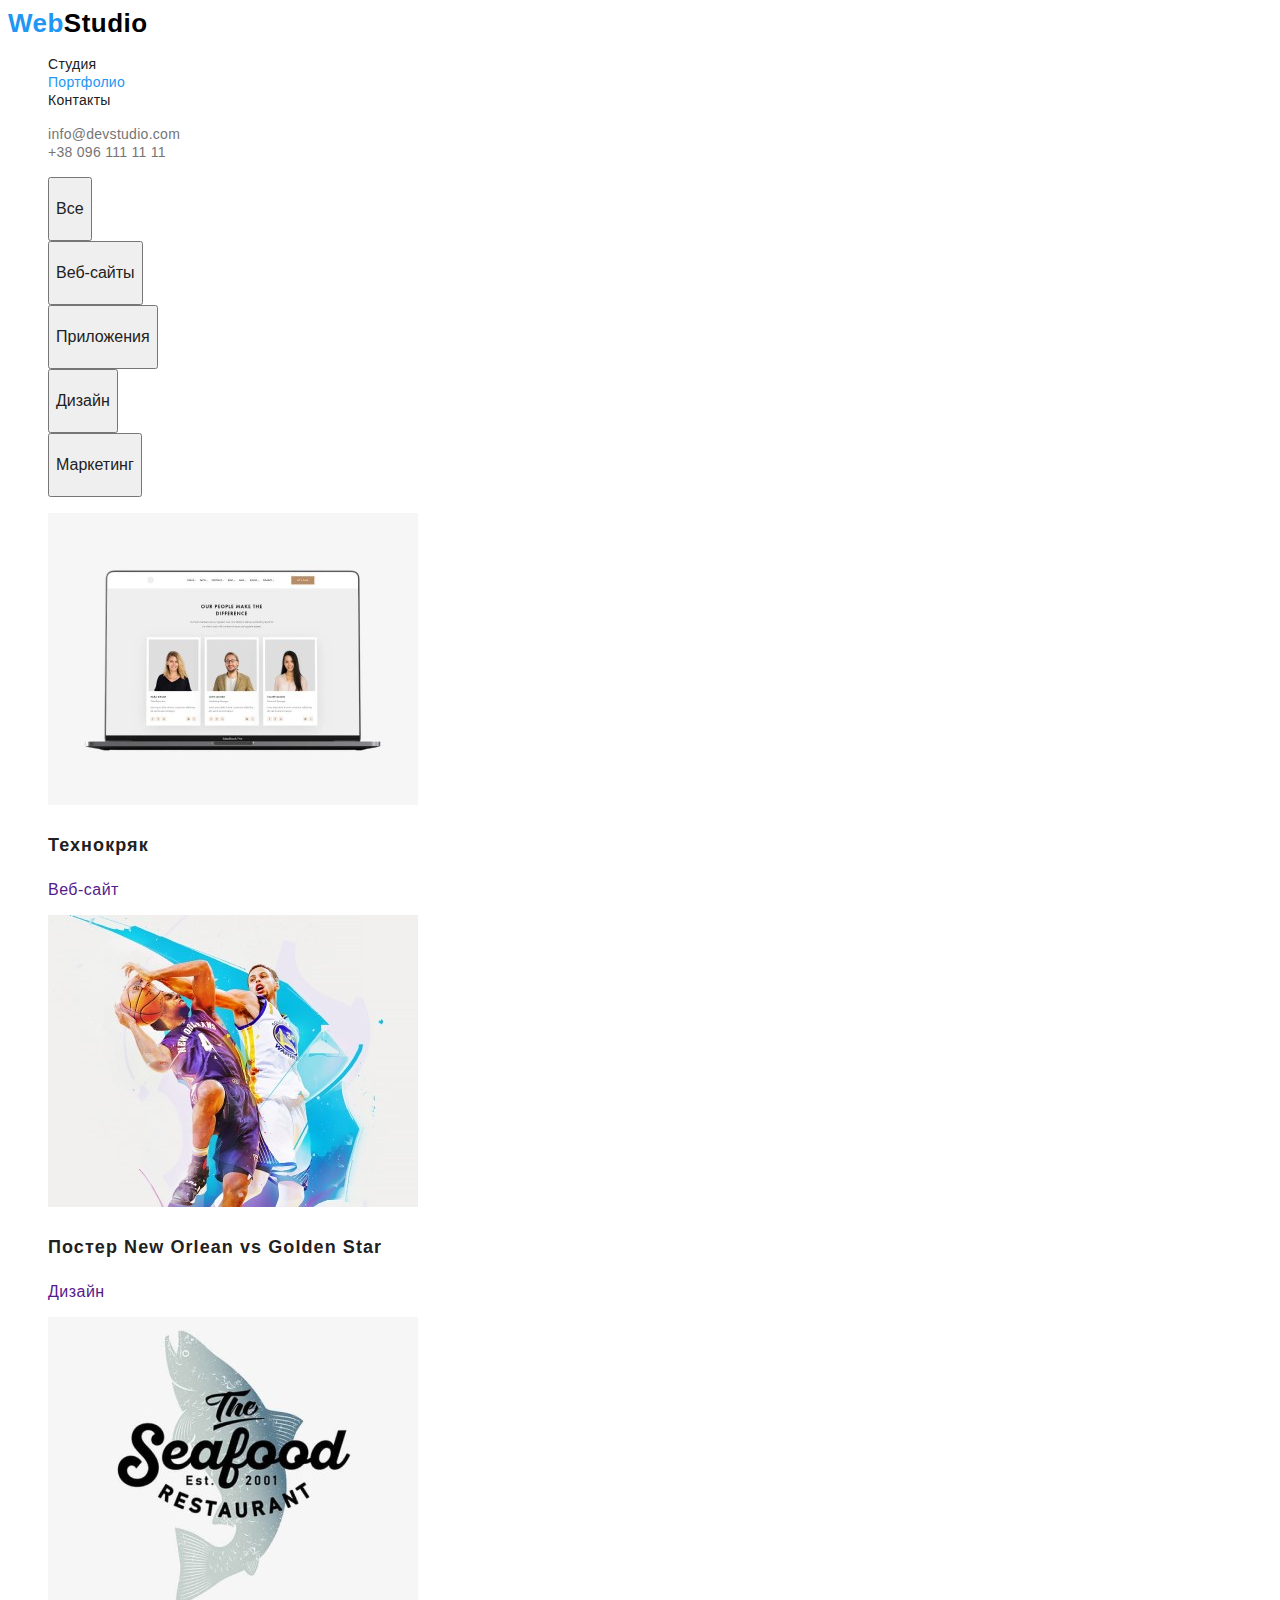
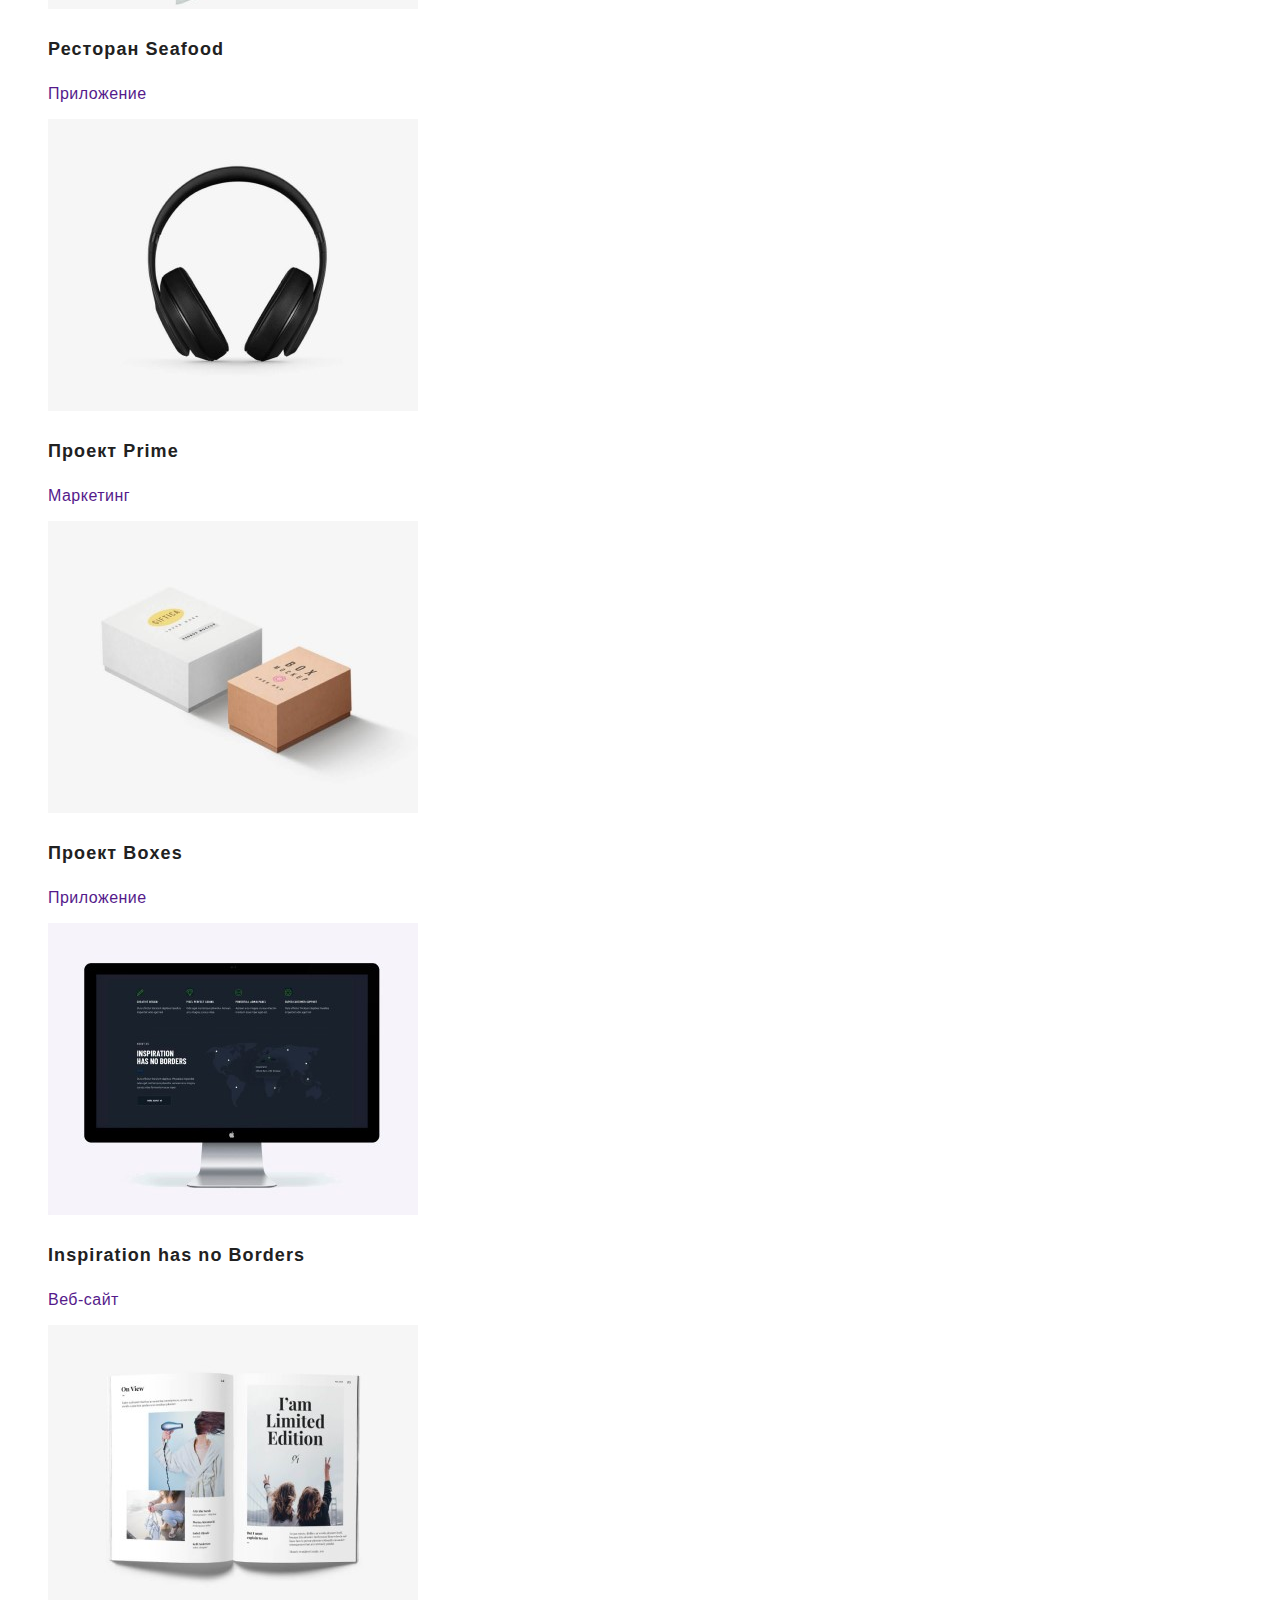
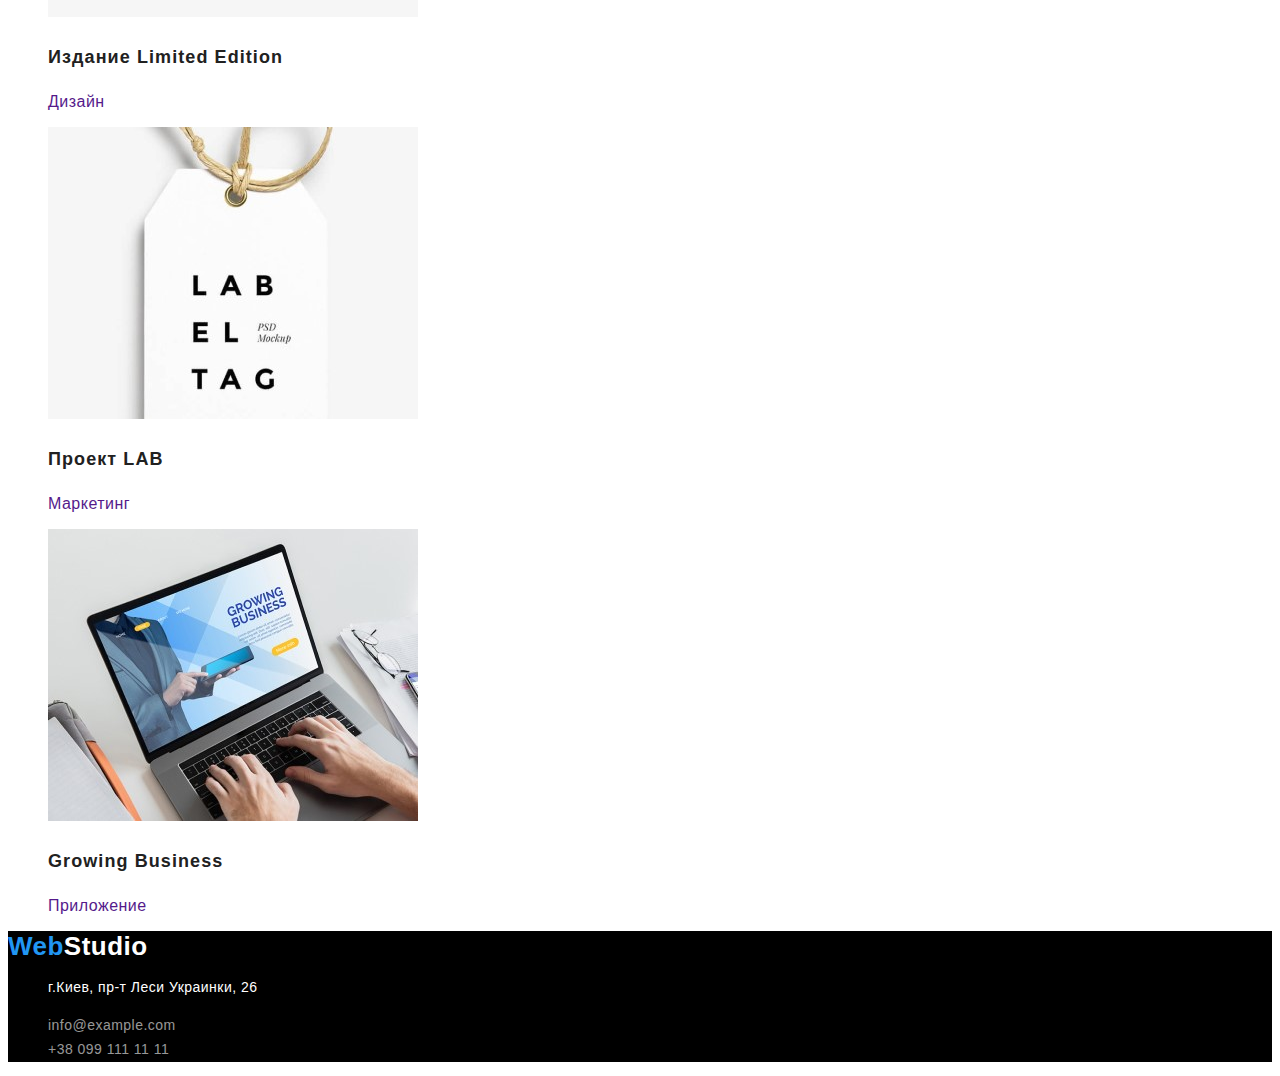
==== portfolio.html @ 4805cc43 "Новый репозиторий" ====
<!DOCTYPE html>
<html lang="ru">
<head>
    <meta charset="UTF-8">
    <meta name="viewport" content="width=device-width, initial-scale=1.0">
    <title>WebStudio</title>
    <link rel="stylesheet" href="./css/styles.css" />
</head>
<body>
   <header>
       <nav>
       <a href="./index.html" class="logo"><span>Web</span>Studio</a>
       <ul class="site-nav list">
           <li><a href="./index.html" class="link">Студия</a></li>
           <li><a href="./portfolio.html" class="link current">Портфолио</a> </li>
           <li><a href=""class="link">Контакты</a> </li>
       </ul>
       </nav>
       <ul class="mail list">
           <li><a href="mailto:info@example.com" class="link">info@devstudio.com</a></li>
           <li><a href="tel:+380991111111" class="link">+38 096 111 11 11</a></li>
       </ul>
   </header> 
   <main>
       <section class="section">
           <ul class="filtr list">
               <li><button type="button"><h3 class="filtr-title">Все</h3></button></li>
               <li><button type="button"><h3 class="filtr-title">Веб-сайты</h3></button></li>
               <li><button type="button"><h3 class="filtr-title">Приложения</h3></button></li>
               <li><button type="button"><h3 class="filtr-title">Дизайн</h3></button></li>
               <li><button type="button"><h3 class="filtr-title">Маркетинг</h3></button></li>
           </ul>
           <ul class="example list">
               <li>
                   <a href="" class="example-work">
                     <img src="./images/project1.jpg" alt="" width="370">
                     <h3 class="title">Технокряк</h3>
                     <p>Веб-сайт</p>
                   </a>
               </li>
               <li>
                   <a href="" class="example-work">
                        <img src="./images/project2.jpg" alt="" width="370">
                        <h3 class="title">Постер New Orlean vs Golden Star</h3>
                        <p>Дизайн</p>
                   </a>
               </li>
               <li>
                   <a href="" class="example-work">
                        <img src="./images/project3.jpg" alt="" width="370">
                        <h3 class="title">Ресторан Seafood</h3>
                        <p>Приложение</p>
                   </a>
               </li>
               <li>
                   <a href=""class="example-work">
                        <img src="./images/project4.jpg" alt="" width="370">
                        <h3 class="title">Проект Prime</h3>
                        <p>Маркетинг</p>
                    </a>
               </li>
               <li>
                   <a href=""class="example-work">
                        <img src="./images/project5.jpg" alt="" width="370">
                        <h3 class="title">Проект Boxes</h3>
                        <p>Приложение</p>
                    </a>
               </li>
               <li>
                   <a href=""class="example-work">
                        <img src="./images/project6.jpg" alt="" width="370">
                        <h3 class="title">Inspiration has no Borders</h3>
                        <p>Веб-сайт</p>
                    </a>
               </li>
               <li>
                   <a href=""class="example-work">
                        <img src="./images/project7.jpg" alt="" width="370">
                        <h3 class="title">Издание Limited Edition</h3>
                        <p>Дизайн</p>
                    </a>
               </li>
               <li>
                   <a href=""class="example-work">
                         <img src="./images/project8.jpg" alt="" width="370">
                         <h3 class="title">Проект LAB</h3>
                         <p>Маркетинг</p>
                    </a>
               </li>
               <li>
                   <a href=""class="example-work">
                        <img src="./images/project9.jpg" alt="" width="370">
                        <h3 class="title">Growing Business</h3>
                        <p>Приложение</p>
                    </a>
               </li>
           </ul>
       </section>
   </main>
<footer class="post">
    <a href="./index.html" class="post-logo"> <span>Web</span>Studio</a>
    <address>  
    <ul class="address list">
        <li><p>г.Киев, пр-т Леси Украинки, 26</p></li>
        <li><a href="mailto:info@example.com" class="link">info@example.com</a></li>
        <li> <a href="tel:+380991111111" class="link">+38 099 111 11 11</a></li>
    </ul>   
    </address>
</footer>
</body>
</html>
---- css/styles.css ----
:root {
    --primary-text-color: #757575;
    --title-text-color: #212121;
    --accent-color: #2196F3;

}
body {
    background-color: #ffffff;
    color: var(--primary-text-color);
    font-family: Roboto, sans-serif;
    letter-spacing: 0.03em;
}
.logo > span{
    color: var(--accent-color);
    }
.logo {
    color: black;
    font-family: Raleway, sans-serif;
    font-weight: 700;
    font-size: 26px;
    line-height: 1.2;
    text-decoration: none;
}
.list {
    list-style: none;
}

.site-nav .link{
    color: var(--title-text-color);
    letter-spacing: 0.02em;
    font-weight: 500;
    font-size: 14px;
    line-height: 1.14;
    text-decoration: none;
}
.site-nav .link:hover, 
.site-nav .link:focus{
    color: var(--accent-color); 
}
 
.mail .link {
     color: var(--primary-text-color);
     letter-spacing: 0.02em;
     font-weight: 500;
     font-size: 14px;
     line-height: 1.14;
     text-decoration: none;
}
.mail .link:hover,
.mail .link:focus{
    color: var(--accent-color);  
}
.hero {
    background: #2F303A;
    letter-spacing: 0.06em;
    text-align: center;
}

.hero-title {
    color: #ffffff;
    font-weight: 900;
    font-size: 44px;
    line-height: 1.36;
    text-transform: uppercase; 
}
.hero .button{
    background-color: var(--accent-color);
    color: #ffffff;
    font-weight: 700;
    font-size: 16px;
    line-height: 1.87;
    text-decoration: none;
}
.features .title {
    color: var(--title-text-color);
    font-weight: 700;
    font-size: 14px;
    line-height: 1.14;
    text-transform: uppercase;
}
.features .text {
    font-size: 14px;
    line-height: 1.71;
}
.section-title {
    color: var(--title-text-color);
    font-weight: 700;
    font-size: 36px;
    line-height: 1.17;
    text-align: center;
}
.company-title {
    color: var(--title-text-color);
    font-weight: 500;
    font-size: 16px;
    line-height: 1.19;
}
.company-job {
    font-size: 16px;
    line-height: 1.19;
}
.post {
    background-color: #000000;
}
.post-logo {
    color: #ffffff;
    font-family: Raleway, sans-serif;
    font-weight: 700;
    font-size: 26px;
    line-height: 1.2;
    text-decoration: none;
}
.post-logo > span{
    color: var(--accent-color);
}
.address{
    color:#ffffff;
    font-size: 14px;
    line-height: 1.71;
    font-style: normal;
}
.address .link{
    color: rgba(255, 255, 255, 0.6);
    text-decoration: none;
}
.site-nav .current{
    color: var(--accent-color);
    }
.example-work{
    text-decoration: none;
}
.example .title{
    color: var(--title-text-color);
    letter-spacing: 0.06em;
    font-weight: 700;
    font-size: 18px;
    line-height: 2;
}
.example > p {
    font-size: 16px;
    line-height: 1.86;
}
.filtr-title{
    color: var(--title-text-color);
    font-weight: 500;
    font-size: 16px;
    line-height: 1.62;
    text-align: center;
}
.filtr-title:hover,
.filtr-title:focus{
    color: var(--accent-color)
}
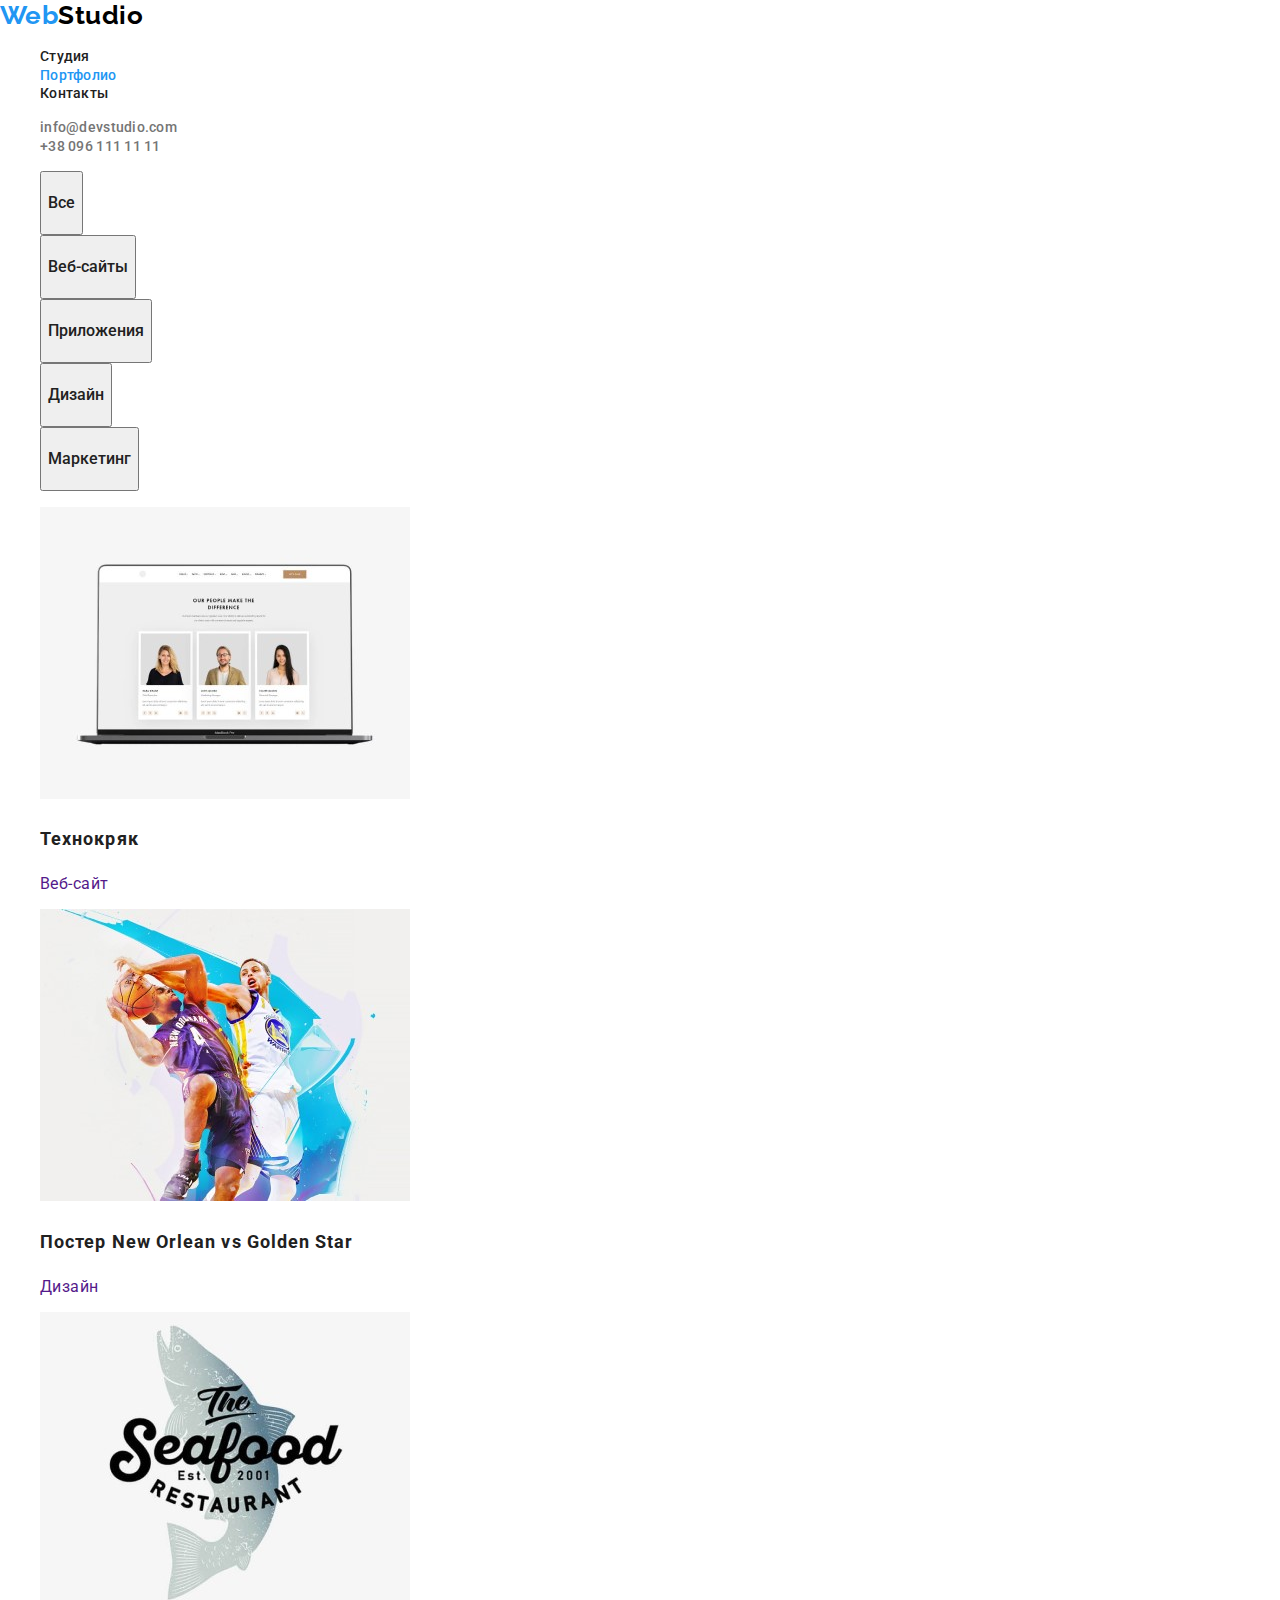
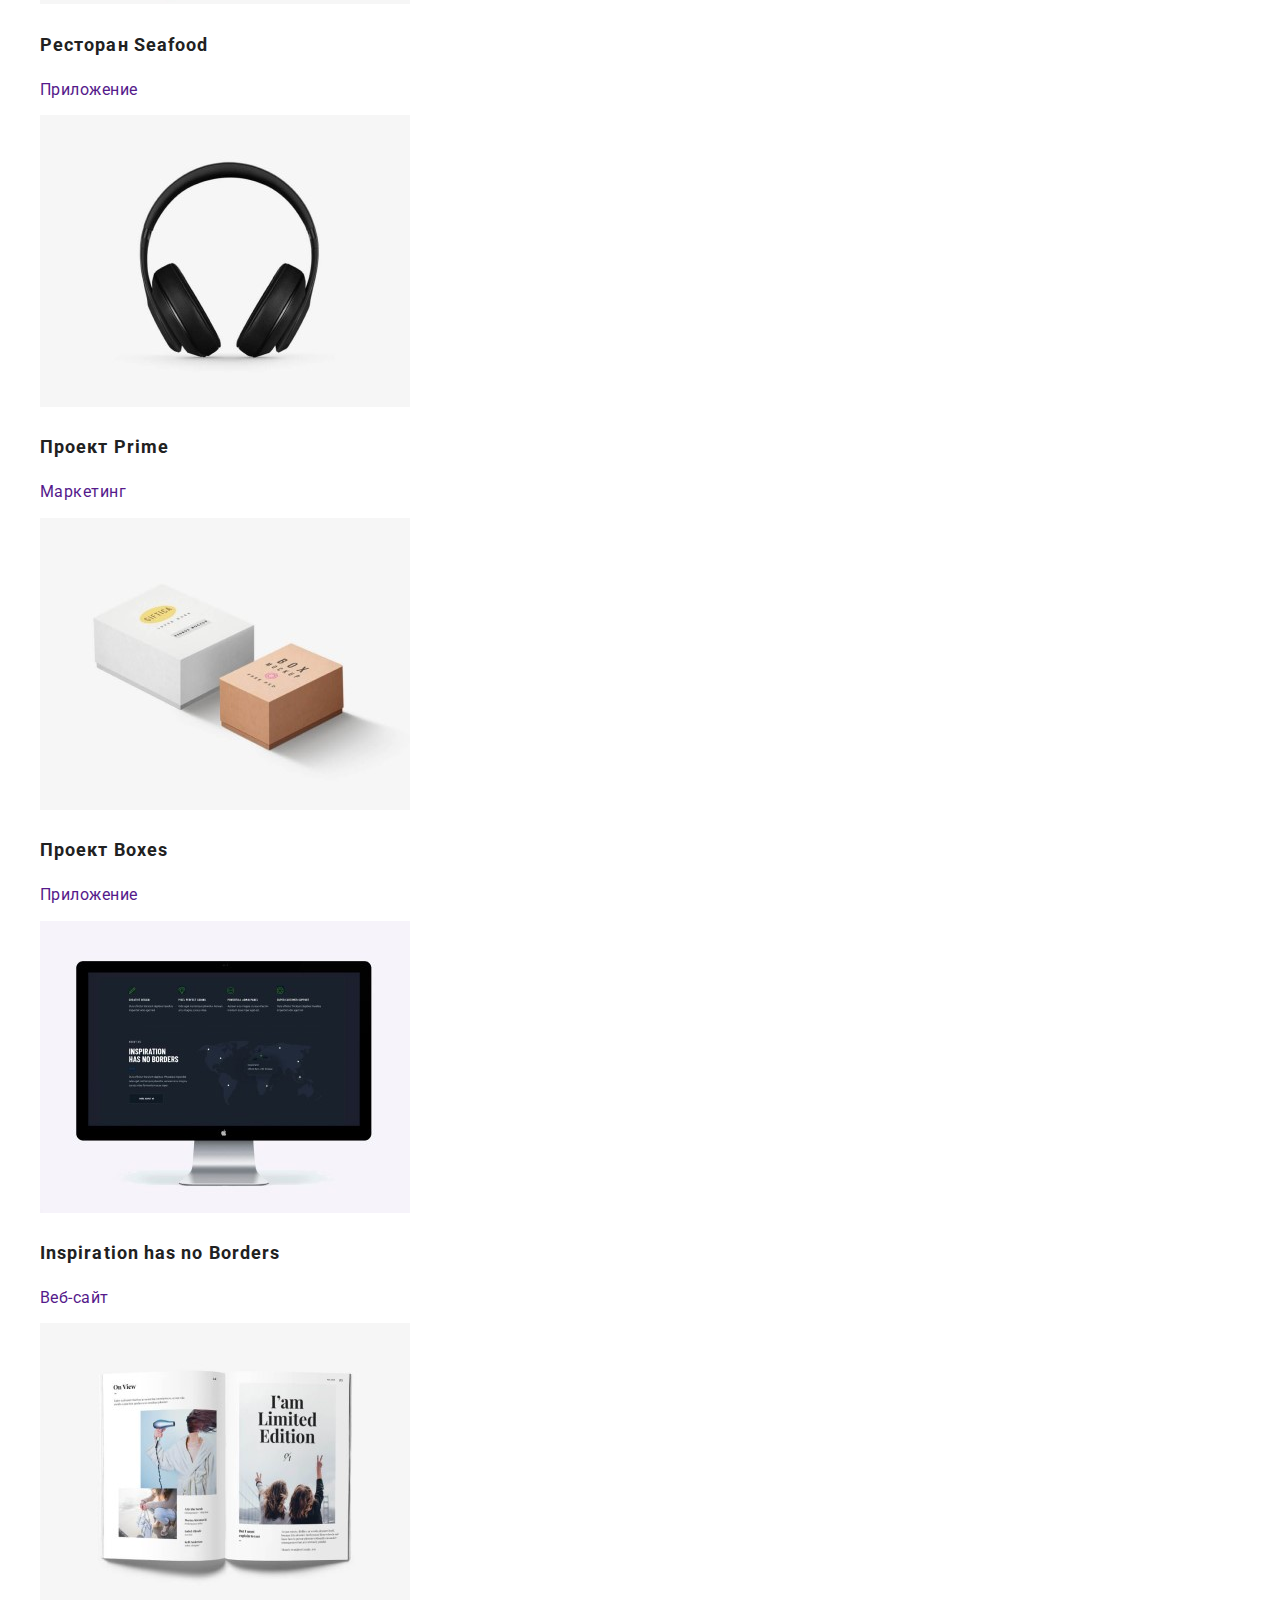
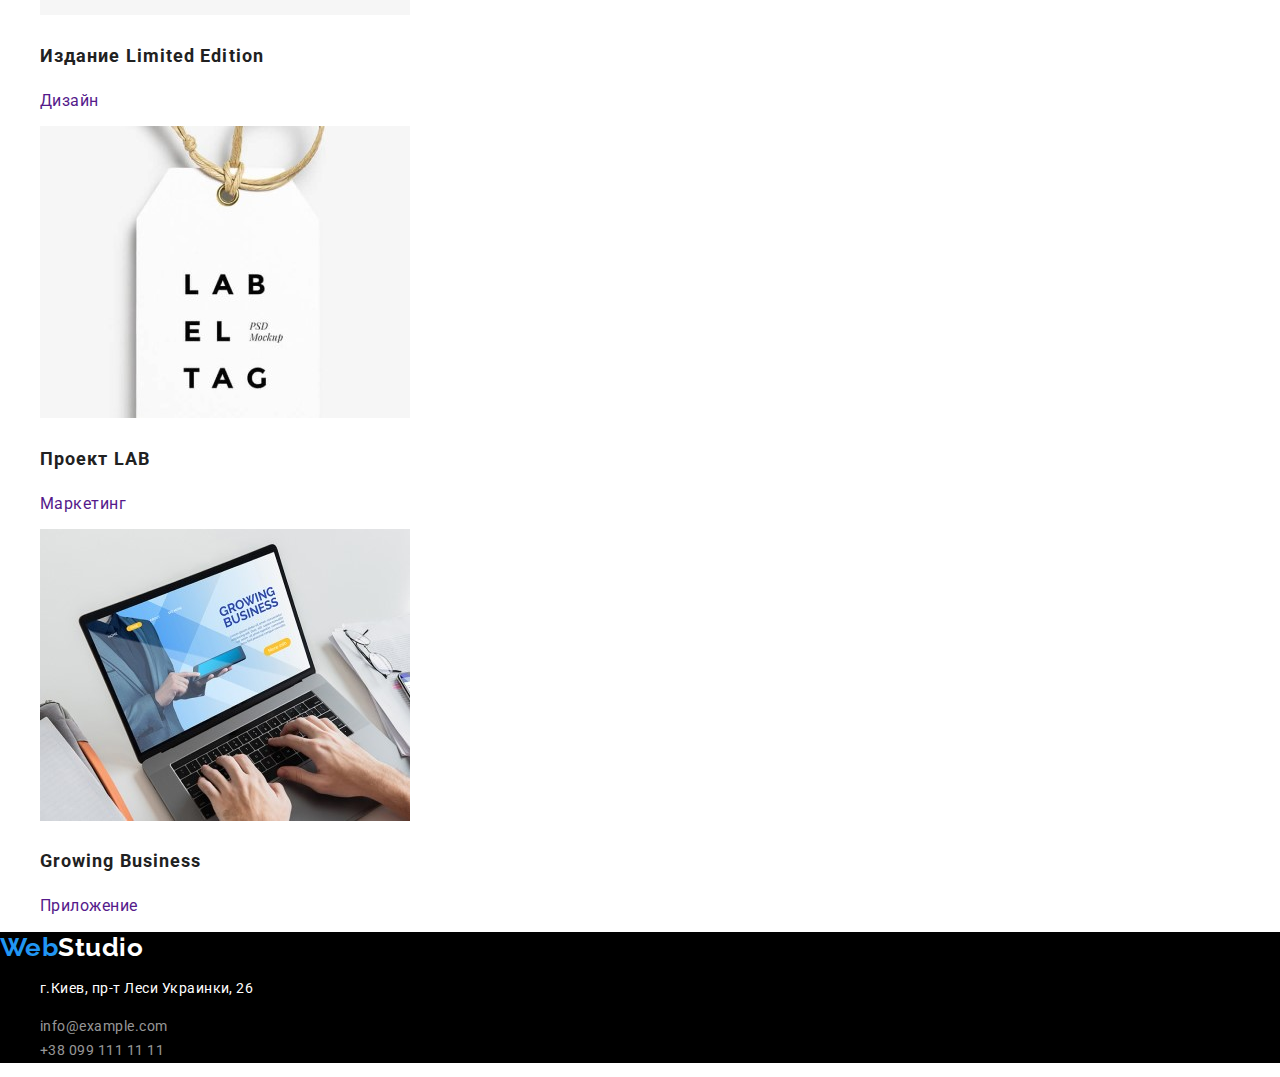
==== commit f9c4fdbb: "нормализатор" ====
--- a/portfolio.html
+++ b/portfolio.html
@@ -4,6 +4,8 @@
     <meta charset="UTF-8">
     <meta name="viewport" content="width=device-width, initial-scale=1.0">
     <title>WebStudio</title>
+    <link href="https://fonts.googleapis.com/css2?family=Raleway:wght@700&family=Roboto:wght@400;500;700;900&display=swap" rel="stylesheet"> 
+    <link rel="stylesheet" href="https://cdnjs.cloudflare.com/ajax/libs/modern-normalize/1.0.0/modern-normalize.min.css">
     <link rel="stylesheet" href="./css/styles.css" />
 </head>
 <body>
--- a/css/styles.css
+++ b/css/styles.css
@@ -62,8 +62,12 @@
     font-size: 44px;
     line-height: 1.36;
     text-transform: uppercase; 
+    outline: 2px solid tomato;
 }
 .hero .button{
+    display: inline-block;
+    padding: 10px 32px;
+    border: 1 px solid transparent;
     background-color: var(--accent-color);
     color: #ffffff;
     font-weight: 700;
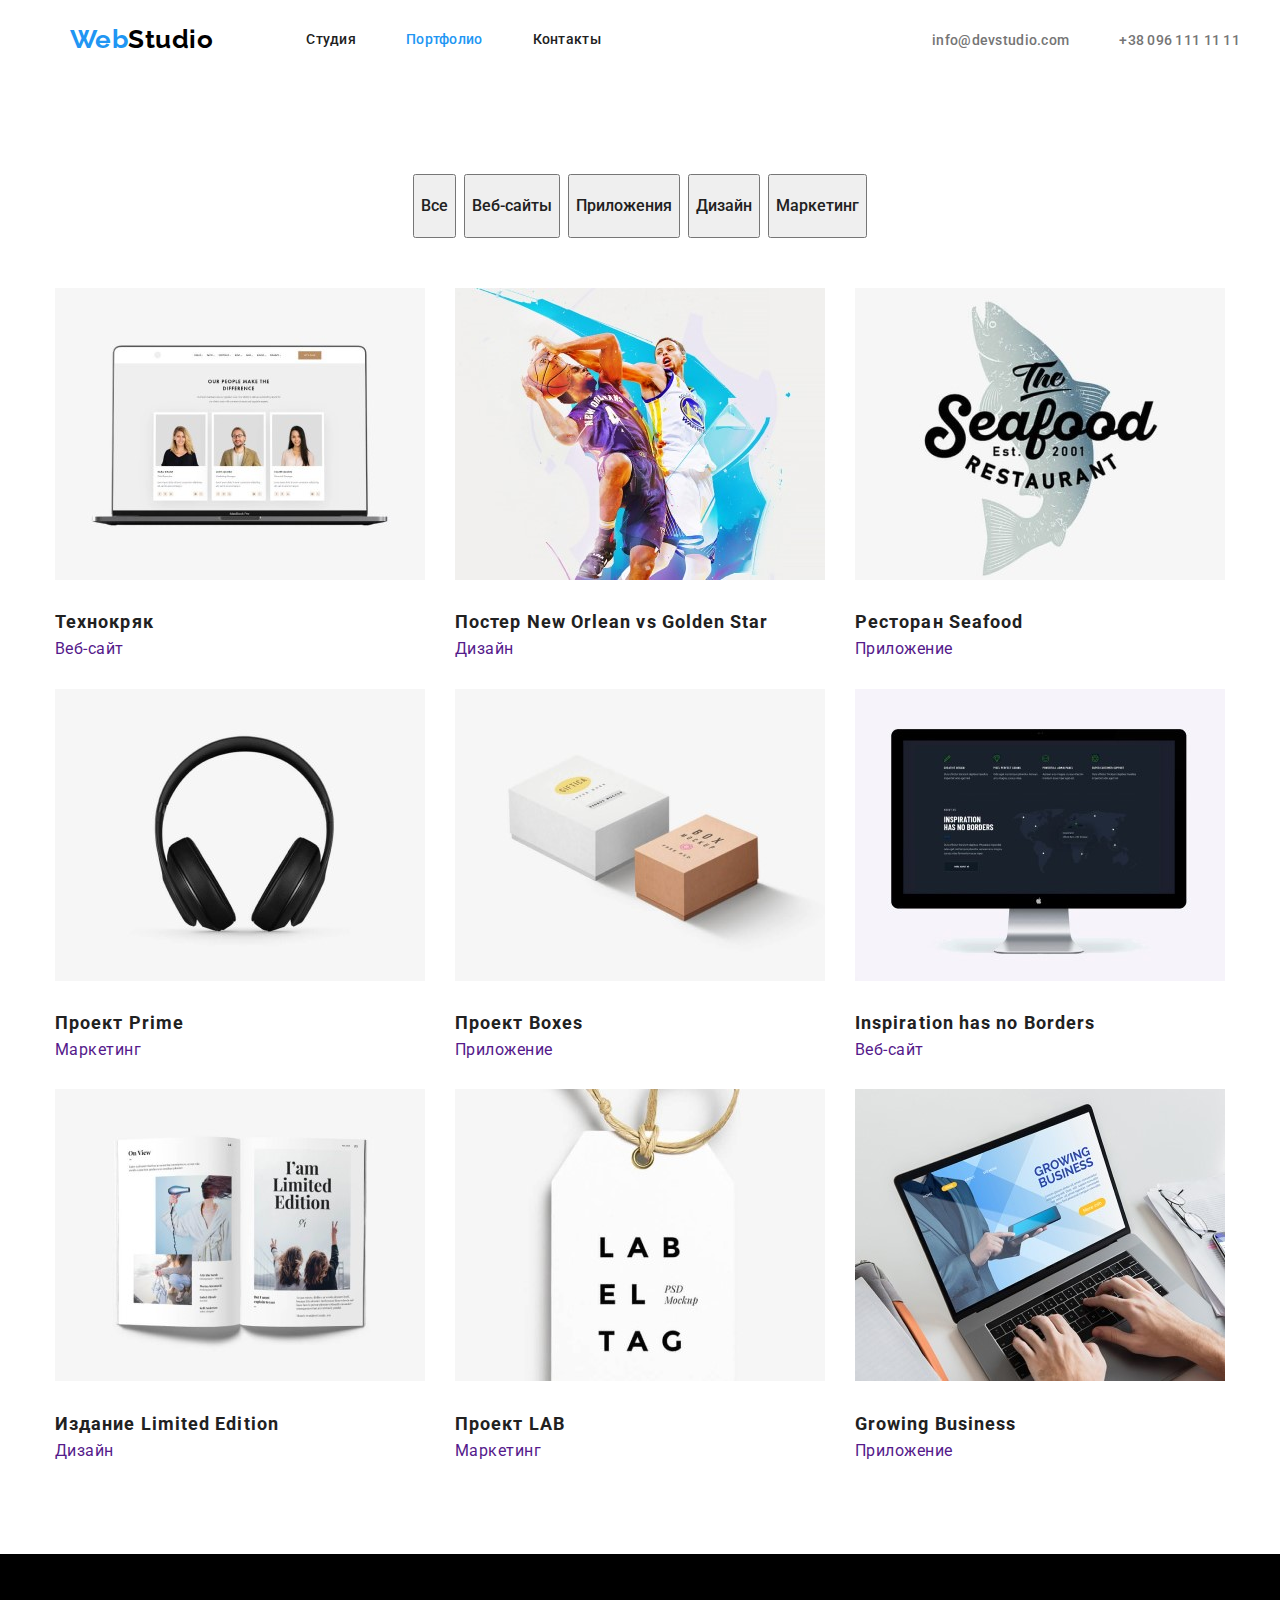
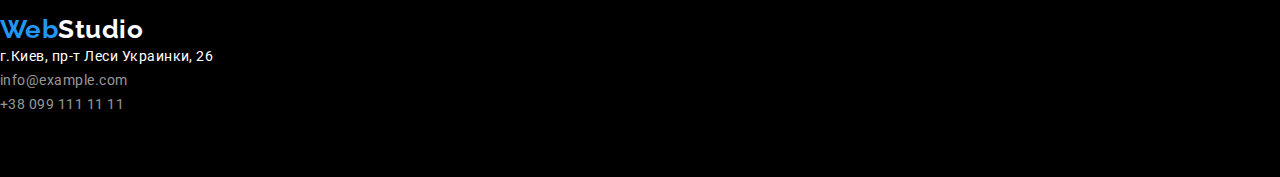
==== commit e2a55ee5: "flex" ====
--- a/portfolio.html
+++ b/portfolio.html
@@ -9,87 +9,90 @@
     <link rel="stylesheet" href="./css/styles.css" />
 </head>
 <body>
-   <header>
-       <nav>
+   <header class="conteiner">
+       
+       <nav class="conteiner main-nav">
        <a href="./index.html" class="logo"><span>Web</span>Studio</a>
        <ul class="site-nav list">
-           <li><a href="./index.html" class="link">Студия</a></li>
-           <li><a href="./portfolio.html" class="link current">Портфолио</a> </li>
-           <li><a href=""class="link">Контакты</a> </li>
+           <li class="item"><a href="./index.html" class="link">Студия</a></li>
+           <li class="item"><a href="./portfolio.html" class="link current">Портфолио</a> </li>
+           <li class="item"><a href=""class="link">Контакты</a> </li>
        </ul>
-       </nav>
+       
        <ul class="mail list">
-           <li><a href="mailto:info@example.com" class="link">info@devstudio.com</a></li>
-           <li><a href="tel:+380991111111" class="link">+38 096 111 11 11</a></li>
+           <li class="item"><a href="mailto:info@example.com" class="link">info@devstudio.com</a></li>
+           <li class="item"><a href="tel:+380991111111" class="link">+38 096 111 11 11</a></li>
        </ul>
+    </nav>
    </header> 
    <main>
+       <div class="conteiner">
        <section class="section">
            <ul class="filtr list">
-               <li><button type="button"><h3 class="filtr-title">Все</h3></button></li>
-               <li><button type="button"><h3 class="filtr-title">Веб-сайты</h3></button></li>
-               <li><button type="button"><h3 class="filtr-title">Приложения</h3></button></li>
-               <li><button type="button"><h3 class="filtr-title">Дизайн</h3></button></li>
-               <li><button type="button"><h3 class="filtr-title">Маркетинг</h3></button></li>
+               <li class="item"><button type="button"><h3 class="filtr-title">Все</h3></button></li>
+               <li class="item"><button type="button"><h3 class="filtr-title">Веб-сайты</h3></button></li>
+               <li class="item"><button type="button"><h3 class="filtr-title">Приложения</h3></button></li>
+               <li class="item"><button type="button"><h3 class="filtr-title">Дизайн</h3></button></li>
+               <li class="item"><button type="button"><h3 class="filtr-title">Маркетинг</h3></button></li>
            </ul>
            <ul class="example list">
-               <li>
+               <li class="item">
                    <a href="" class="example-work">
                      <img src="./images/project1.jpg" alt="" width="370">
                      <h3 class="title">Технокряк</h3>
                      <p>Веб-сайт</p>
                    </a>
                </li>
-               <li>
+               <li class="item">
                    <a href="" class="example-work">
                         <img src="./images/project2.jpg" alt="" width="370">
                         <h3 class="title">Постер New Orlean vs Golden Star</h3>
                         <p>Дизайн</p>
                    </a>
                </li>
-               <li>
+               <li class="item">
                    <a href="" class="example-work">
                         <img src="./images/project3.jpg" alt="" width="370">
                         <h3 class="title">Ресторан Seafood</h3>
                         <p>Приложение</p>
                    </a>
                </li>
-               <li>
+               <li class="item">
                    <a href=""class="example-work">
                         <img src="./images/project4.jpg" alt="" width="370">
                         <h3 class="title">Проект Prime</h3>
                         <p>Маркетинг</p>
                     </a>
                </li>
-               <li>
+               <li class="item">
                    <a href=""class="example-work">
                         <img src="./images/project5.jpg" alt="" width="370">
                         <h3 class="title">Проект Boxes</h3>
                         <p>Приложение</p>
                     </a>
                </li>
-               <li>
+               <li class="item">
                    <a href=""class="example-work">
                         <img src="./images/project6.jpg" alt="" width="370">
                         <h3 class="title">Inspiration has no Borders</h3>
                         <p>Веб-сайт</p>
                     </a>
                </li>
-               <li>
+               <li class="item">
                    <a href=""class="example-work">
                         <img src="./images/project7.jpg" alt="" width="370">
                         <h3 class="title">Издание Limited Edition</h3>
                         <p>Дизайн</p>
                     </a>
                </li>
-               <li>
+               <li class="item">
                    <a href=""class="example-work">
                          <img src="./images/project8.jpg" alt="" width="370">
                          <h3 class="title">Проект LAB</h3>
                          <p>Маркетинг</p>
                     </a>
                </li>
-               <li>
+               <li class="item">
                    <a href=""class="example-work">
                         <img src="./images/project9.jpg" alt="" width="370">
                         <h3 class="title">Growing Business</h3>
@@ -98,6 +101,7 @@
                </li>
            </ul>
        </section>
+    </div>
    </main>
 <footer class="post">
     <a href="./index.html" class="post-logo"> <span>Web</span>Studio</a>
--- a/css/styles.css
+++ b/css/styles.css
@@ -9,6 +9,14 @@
     color: var(--primary-text-color);
     font-family: Roboto, sans-serif;
     letter-spacing: 0.03em;
+}
+.conteiner {
+    width: 1200px;
+    padding-left: 15px;
+    padding-right: 15px;
+    margin: 0px;
+    margin-left: auto;
+    margin-right: auto;
 }
 .logo > span{
     color: var(--accent-color);
@@ -22,10 +30,27 @@
     text-decoration: none;
 }
 .list {
+    padding: 0;
+    margin: 0;
     list-style: none;
 }
+.conteiner.main-nav{
+    display: flex;
+    align-items: center;
+}
+.site-nav{
+    display: flex;
+    margin-left: 93px ;
+}
+.site-nav .item:not(:last-child){
+    margin-right: 50px;
+}
 
 .site-nav .link{
+    display: block;
+    padding-top: 32px;
+    padding-bottom: 32px;
+
     color: var(--title-text-color);
     letter-spacing: 0.02em;
     font-weight: 500;
@@ -37,7 +62,13 @@
 .site-nav .link:focus{
     color: var(--accent-color); 
 }
- 
+ .mail {
+     display: flex;
+     margin-left: auto;
+ }
+ .mail .item:not(:last-child){
+    margin-right: 50px;
+}
 .mail .link {
      color: var(--primary-text-color);
      letter-spacing: 0.02em;
@@ -51,62 +82,120 @@
     color: var(--accent-color);  
 }
 .hero {
+    padding-top: 200px;
+    padding-bottom: 200px ;
+
     background: #2F303A;
     letter-spacing: 0.06em;
     text-align: center;
 }
 
 .hero-title {
+    margin-top:0;
+    margin-bottom:30px;
+
     color: #ffffff;
     font-weight: 900;
     font-size: 44px;
     line-height: 1.36;
     text-transform: uppercase; 
-    outline: 2px solid tomato;
-}
+ }
 .hero .button{
     display: inline-block;
     padding: 10px 32px;
     border: 1 px solid transparent;
+
     background-color: var(--accent-color);
     color: #ffffff;
     font-weight: 700;
     font-size: 16px;
     line-height: 1.87;
     text-decoration: none;
-}
+ }
+ .features{
+     display: flex;
+     flex-wrap: wrap;
+     margin-top: 94px;
+     margin-bottom: 94px;
+     justify-content:center;
+ }
+ .features .item{
+     width: 270px;
+ }
 .features .title {
+    margin-top: 0px;
+    margin-bottom: 10px;
+
     color: var(--title-text-color);
     font-weight: 700;
     font-size: 14px;
     line-height: 1.14;
     text-transform: uppercase;
-}
+ }
 .features .text {
+    margin-top: 0px;
+    margin-bottom: 0px;
+
     font-size: 14px;
     line-height: 1.71;
 }
 .section-title {
+    margin-top: 0px;
+    margin-bottom: 50px;
+
     color: var(--title-text-color);
     font-weight: 700;
     font-size: 36px;
     line-height: 1.17;
     text-align: center;
 }
+.work{
+    display: flex;
+    margin-bottom: 94px;
+ }
+
+.work .item:not(:last-child){
+    margin-right: 30px;
+ }
+.company{
+    display: flex;
+    margin-top: 94px;
+}
+.company .item{
+    margin-bottom: 94px;
+    margin-right: 30px;
+    
+}
 .company-title {
+    margin-top: 30px;
+    margin-bottom: 0px;
+
     color: var(--title-text-color);
     font-weight: 500;
     font-size: 16px;
     line-height: 1.19;
 }
+.section.job {
+    padding-top: 94px;
+    padding-bottom: 94px ;
+}
 .company-job {
+    margin-top: 0px;
+    margin-bottom: 0px;
+
     font-size: 16px;
     line-height: 1.19;
 }
 .post {
+    padding-top: 60px;
+    padding-bottom: 60px ;
+
     background-color: #000000;
 }
 .post-logo {
+    margin-top: 0px;
+    margin-bottom: 20px;
+
     color: #ffffff;
     font-family: Raleway, sans-serif;
     font-weight: 700;
@@ -123,17 +212,53 @@
     line-height: 1.71;
     font-style: normal;
 }
+ p {
+    margin-top: 0px;
+    margin-bottom: 0px;
+}
 .address .link{
+    margin-top: 9px;
+    margin-bottom: 0px;
+
     color: rgba(255, 255, 255, 0.6);
     text-decoration: none;
 }
 .site-nav .current{
     color: var(--accent-color);
     }
+.filtr{
+    display: flex;
+    justify-content: center;
+    margin-top: 94px;
+    margin-bottom: 50px;
+}
+.filtr .item:not(:last-child){
+margin-right: 8px;
+}
+.example{
+    display: flex;
+    flex-wrap: wrap;
+    margin-bottom: 94px;
+}
+.example .item{
+    width: 370px;
+    margin-right: 30px;
+    margin-bottom: 30px;
+
+}
+.example .item:nth-child(3n){
+    margin-right: 0px;
+}
+.example .item:nth-last-child(-n+3){
+    margin-bottom: 0px;
+}
 .example-work{
     text-decoration: none;
 }
 .example .title{
+    margin-top: 20px;
+    margin-bottom: 0px;
+
     color: var(--title-text-color);
     letter-spacing: 0.06em;
     font-weight: 700;
@@ -141,6 +266,9 @@
     line-height: 2;
 }
 .example > p {
+    margin-top: 4px;
+    margin-bottom: 0px;
+
     font-size: 16px;
     line-height: 1.86;
 }
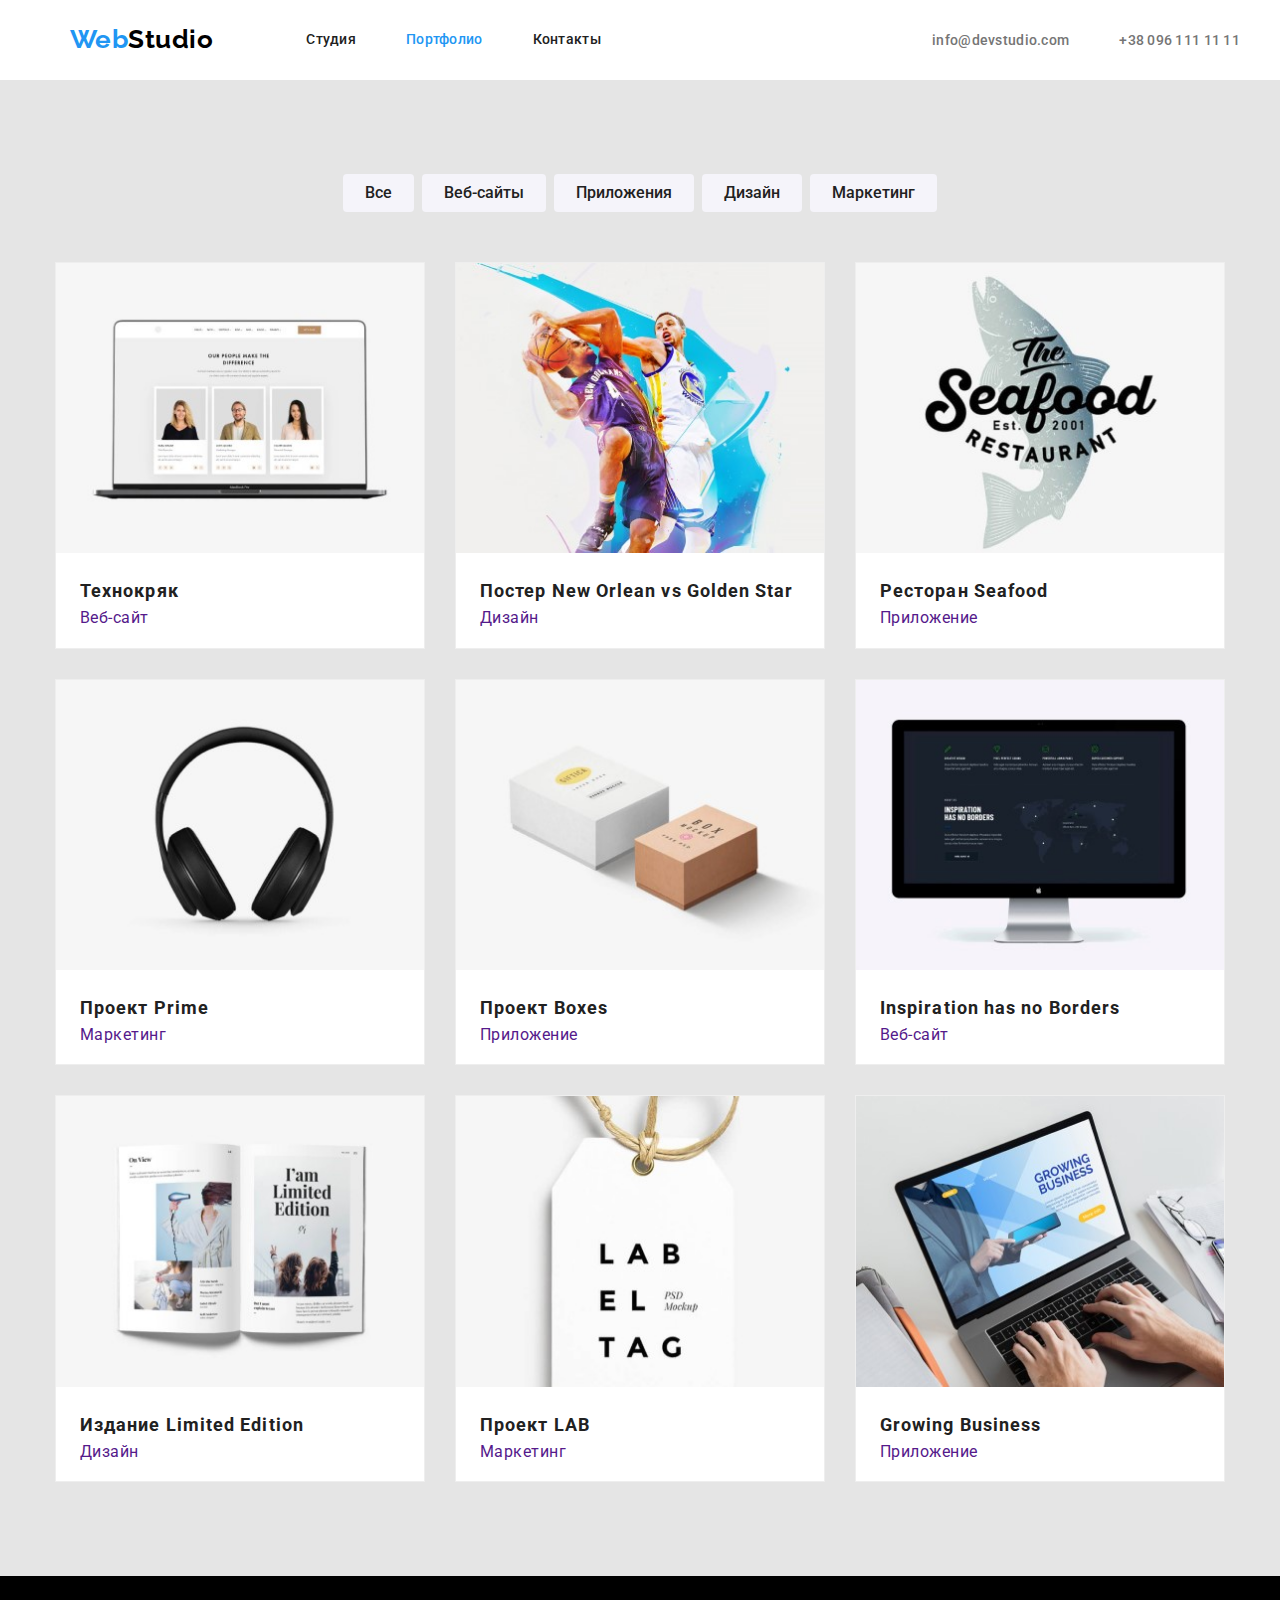
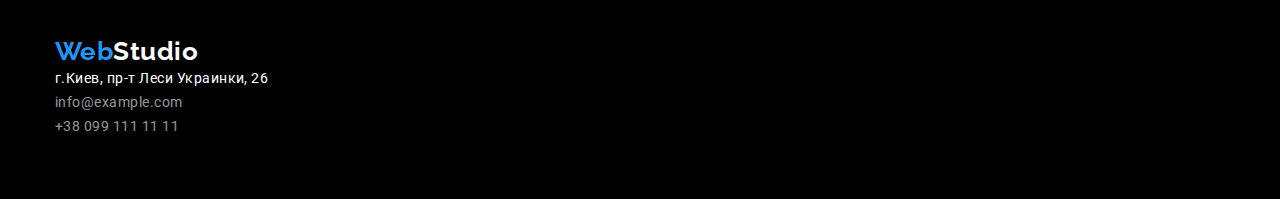
==== commit 37affe48: "кнопки" ====
--- a/portfolio.html
+++ b/portfolio.html
@@ -10,108 +10,126 @@
 </head>
 <body>
    <header class="conteiner">
-       
-       <nav class="conteiner main-nav">
-       <a href="./index.html" class="logo"><span>Web</span>Studio</a>
-       <ul class="site-nav list">
-           <li class="item"><a href="./index.html" class="link">Студия</a></li>
-           <li class="item"><a href="./portfolio.html" class="link current">Портфолио</a> </li>
-           <li class="item"><a href=""class="link">Контакты</a> </li>
-       </ul>
-       
-       <ul class="mail list">
-           <li class="item"><a href="mailto:info@example.com" class="link">info@devstudio.com</a></li>
-           <li class="item"><a href="tel:+380991111111" class="link">+38 096 111 11 11</a></li>
-       </ul>
-    </nav>
+        <nav class="conteiner main-nav">
+            <a href="./index.html" class="logo"><span>Web</span>Studio</a>
+            <ul class="site-nav list">
+                <li class="item"><a href="./index.html" class="link">Студия</a></li>
+                <li class="item"><a href="./portfolio.html" class="link current">Портфолио</a> </li>
+                <li class="item"><a href=""class="link">Контакты</a> </li>
+            </ul>
+            <ul class="mail list">
+                <li class="item"><a href="mailto:info@example.com" class="link">info@devstudio.com</a></li>
+                <li class="item"><a href="tel:+380991111111" class="link">+38 096 111 11 11</a></li>
+            </ul>
+        </nav>
    </header> 
-   <main>
-       <div class="conteiner">
-       <section class="section">
-           <ul class="filtr list">
-               <li class="item"><button type="button"><h3 class="filtr-title">Все</h3></button></li>
-               <li class="item"><button type="button"><h3 class="filtr-title">Веб-сайты</h3></button></li>
-               <li class="item"><button type="button"><h3 class="filtr-title">Приложения</h3></button></li>
-               <li class="item"><button type="button"><h3 class="filtr-title">Дизайн</h3></button></li>
-               <li class="item"><button type="button"><h3 class="filtr-title">Маркетинг</h3></button></li>
-           </ul>
-           <ul class="example list">
-               <li class="item">
-                   <a href="" class="example-work">
-                     <img src="./images/project1.jpg" alt="" width="370">
-                     <h3 class="title">Технокряк</h3>
-                     <p>Веб-сайт</p>
-                   </a>
-               </li>
-               <li class="item">
-                   <a href="" class="example-work">
+   <main class="portfolio" >
+        <div class="conteiner project">
+            <section class="section">
+                <ul class="filtr list">
+                    <li class="item"><button type="button"><h3 class="filtr-title">Все</h3></button></li>
+                    <li class="item"><button type="button"><h3 class="filtr-title">Веб-сайты</h3></button></li>
+                    <li class="item"><button type="button"><h3 class="filtr-title">Приложения</h3></button></li>
+                    <li class="item"><button type="button"><h3 class="filtr-title">Дизайн</h3></button></li>
+                    <li class="item"><button type="button"><h3 class="filtr-title">Маркетинг</h3></button></li>
+                </ul>
+                <ul class="example list">
+                    <li class="item">
+                        <a href="" class="example-work">
+                        <img src="./images/project1.jpg" alt="" width="370">
+                        <div class="card">
+                            <h3 class="title">Технокряк</h3>
+                            <p>Веб-сайт</p>
+                        </div>
+                        </a>
+                    </li>
+                    <li class="item">
+                        <a href="" class="example-work">
                         <img src="./images/project2.jpg" alt="" width="370">
-                        <h3 class="title">Постер New Orlean vs Golden Star</h3>
-                        <p>Дизайн</p>
-                   </a>
-               </li>
-               <li class="item">
-                   <a href="" class="example-work">
+                        <div class="card">
+                            <h3 class="title">Постер New Orlean vs Golden Star</h3>
+                            <p>Дизайн</p>
+                        </div>
+                        </a>
+                    </li>
+                    <li class="item">
+                        <a href="" class="example-work">
                         <img src="./images/project3.jpg" alt="" width="370">
-                        <h3 class="title">Ресторан Seafood</h3>
-                        <p>Приложение</p>
-                   </a>
-               </li>
-               <li class="item">
-                   <a href=""class="example-work">
+                        <div class="card">
+                            <h3 class="title">Ресторан Seafood</h3>
+                            <p>Приложение</p>
+                        </div>
+                        </a>
+                    </li>
+                    <li class="item">
+                        <a href=""class="example-work">
                         <img src="./images/project4.jpg" alt="" width="370">
-                        <h3 class="title">Проект Prime</h3>
-                        <p>Маркетинг</p>
-                    </a>
-               </li>
-               <li class="item">
-                   <a href=""class="example-work">
+                        <div class="card">
+                            <h3 class="title">Проект Prime</h3>
+                            <p>Маркетинг</p>
+                        </div>
+                        </a>
+                    </li>
+                    <li class="item">
+                        <a href=""class="example-work">
                         <img src="./images/project5.jpg" alt="" width="370">
-                        <h3 class="title">Проект Boxes</h3>
-                        <p>Приложение</p>
-                    </a>
-               </li>
-               <li class="item">
-                   <a href=""class="example-work">
+                        <div class="card">
+                            <h3 class="title">Проект Boxes</h3>
+                            <p>Приложение</p>
+                        </div>
+                        </a>
+                    </li>
+                    <li class="item">
+                        <a href=""class="example-work">
                         <img src="./images/project6.jpg" alt="" width="370">
-                        <h3 class="title">Inspiration has no Borders</h3>
-                        <p>Веб-сайт</p>
-                    </a>
-               </li>
-               <li class="item">
-                   <a href=""class="example-work">
+                        <div class="card">
+                            <h3 class="title">Inspiration has no Borders</h3>
+                            <p>Веб-сайт</p>
+                        </div>
+                        </a>
+                    </li>
+                    <li class="item">
+                        <a href=""class="example-work">
                         <img src="./images/project7.jpg" alt="" width="370">
-                        <h3 class="title">Издание Limited Edition</h3>
-                        <p>Дизайн</p>
-                    </a>
-               </li>
-               <li class="item">
-                   <a href=""class="example-work">
-                         <img src="./images/project8.jpg" alt="" width="370">
-                         <h3 class="title">Проект LAB</h3>
-                         <p>Маркетинг</p>
-                    </a>
-               </li>
-               <li class="item">
-                   <a href=""class="example-work">
+                        <div class="card">
+                            <h3 class="title">Издание Limited Edition</h3>
+                            <p>Дизайн</p>
+                        </div>
+                        </a>
+                    </li>
+                    <li class="item">
+                        <a href=""class="example-work">
+                        <img src="./images/project8.jpg" alt="" width="370">
+                        <div class="card">
+                            <h3 class="title">Проект LAB</h3>
+                            <p>Маркетинг</p>
+                        </div>
+                        </a>
+                    </li>
+                    <li class="item">
+                        <a href=""class="example-work">
                         <img src="./images/project9.jpg" alt="" width="370">
-                        <h3 class="title">Growing Business</h3>
-                        <p>Приложение</p>
-                    </a>
-               </li>
-           </ul>
-       </section>
-    </div>
+                        <div class="card">
+                            <h3 class="title">Growing Business</h3>
+                            <p>Приложение</p>
+                        </div>
+                        </a>
+                    </li>
+                </ul>
+            </section>
+        </div>
    </main>
 <footer class="post">
-    <a href="./index.html" class="post-logo"> <span>Web</span>Studio</a>
-    <address>  
-    <ul class="address list">
-        <li><p>г.Киев, пр-т Леси Украинки, 26</p></li>
-        <li><a href="mailto:info@example.com" class="link">info@example.com</a></li>
-        <li> <a href="tel:+380991111111" class="link">+38 099 111 11 11</a></li>
-    </ul>   
-    </address>
+    <div class="conteiner">
+        <a href="./index.html" class="post-logo"> <span>Web</span>Studio</a>
+        <address>  
+        <ul class="address list">
+            <li><p>г.Киев, пр-т Леси Украинки, 26</p></li>
+            <li><a href="mailto:info@example.com" class="link">info@example.com</a></li>
+            <li> <a href="tel:+380991111111" class="link">+38 099 111 11 11</a></li>
+        </ul>   
+        </address>
+    </div>
 </footer>
 </body>
 </html>--- a/css/styles.css
+++ b/css/styles.css
@@ -9,6 +9,11 @@
     color: var(--primary-text-color);
     font-family: Roboto, sans-serif;
     letter-spacing: 0.03em;
+}
+img{
+    display: block;
+    max-width: 100%;
+    height: auto;
 }
 .conteiner {
     width: 1200px;
@@ -112,12 +117,14 @@
     line-height: 1.87;
     text-decoration: none;
  }
+ .section.plus{
+     padding-top: 94px;
+     padding-bottom: 94px;
+ }
  .features{
      display: flex;
      flex-wrap: wrap;
-     margin-top: 94px;
-     margin-bottom: 94px;
-     justify-content:center;
+     justify-content:space-between;
  }
  .features .item{
      width: 270px;
@@ -141,7 +148,8 @@
 }
 .section-title {
     margin-top: 0px;
-    margin-bottom: 50px;
+    margin-bottom: 0px;
+    padding-bottom: 50px;
 
     color: var(--title-text-color);
     font-weight: 700;
@@ -151,34 +159,45 @@
 }
 .work{
     display: flex;
-    margin-bottom: 94px;
- }
+   }
 
 .work .item:not(:last-child){
     margin-right: 30px;
  }
-.company{
-    display: flex;
-    margin-top: 94px;
-}
-.company .item{
-    margin-bottom: 94px;
-    margin-right: 30px;
-    
-}
-.company-title {
-    margin-top: 30px;
-    margin-bottom: 0px;
-
-    color: var(--title-text-color);
-    font-weight: 500;
-    font-size: 16px;
-    line-height: 1.19;
-}
-.section.job {
+ .section.operation{
+     padding-bottom: 94px;
+     padding-top: 94px;
+ }
+ .section.job {
     padding-top: 94px;
     padding-bottom: 94px ;
-}
+    background: #F5F4FA;
+}
+.company{
+    display: flex;
+    margin-top: 50px;
+}
+.company .item:not(:last-child){
+    margin-right: 30px;
+}
+.name{
+    text-align: center;
+    border-radius: 0px 0px 4px 4px;
+    background: #FFFFFF;
+    padding-top:30px ;
+    padding-bottom: 30px;
+
+}
+.company-title {
+    margin-top: 0px;
+    margin-bottom: 0px;
+
+    color: var(--title-text-color);
+    font-weight: 500;
+    font-size: 16px;
+    line-height: 1.19;
+}
+
 .company-job {
     margin-top: 0px;
     margin-bottom: 0px;
@@ -189,7 +208,7 @@
 .post {
     padding-top: 60px;
     padding-bottom: 60px ;
-
+    
     background-color: #000000;
 }
 .post-logo {
@@ -226,25 +245,52 @@
 .site-nav .current{
     color: var(--accent-color);
     }
+.portfolio{
+    background: #E5E5E5;
+}
+.conteiner.project{
+    padding-bottom: 94px;
+    padding-top: 94px;
+    margin-bottom: 0px ;
+    margin-top: 0px;
+}
+button{
+    padding: 0px;
+    border-radius: 4px;
+    background: #F5F4FA;
+    border: transparent;
+}
 .filtr{
     display: flex;
     justify-content: center;
-    margin-top: 94px;
     margin-bottom: 50px;
 }
 .filtr .item:not(:last-child){
 margin-right: 8px;
 }
+.filtr-title{
+    padding: 6px 22px;
+    margin: 0px;
+    
+}
+
 .example{
     display: flex;
     flex-wrap: wrap;
-    margin-bottom: 94px;
 }
 .example .item{
     width: 370px;
     margin-right: 30px;
     margin-bottom: 30px;
-
+    border: 1px solid #EEEEEE;
+    background: #FFFFFF;
+    
+    box-sizing: border-box;
+
+}
+.card{
+    padding: 20px 24px;
+    
 }
 .example .item:nth-child(3n){
     margin-right: 0px;
@@ -256,7 +302,7 @@
     text-decoration: none;
 }
 .example .title{
-    margin-top: 20px;
+    margin-top: 0px;
     margin-bottom: 0px;
 
     color: var(--title-text-color);
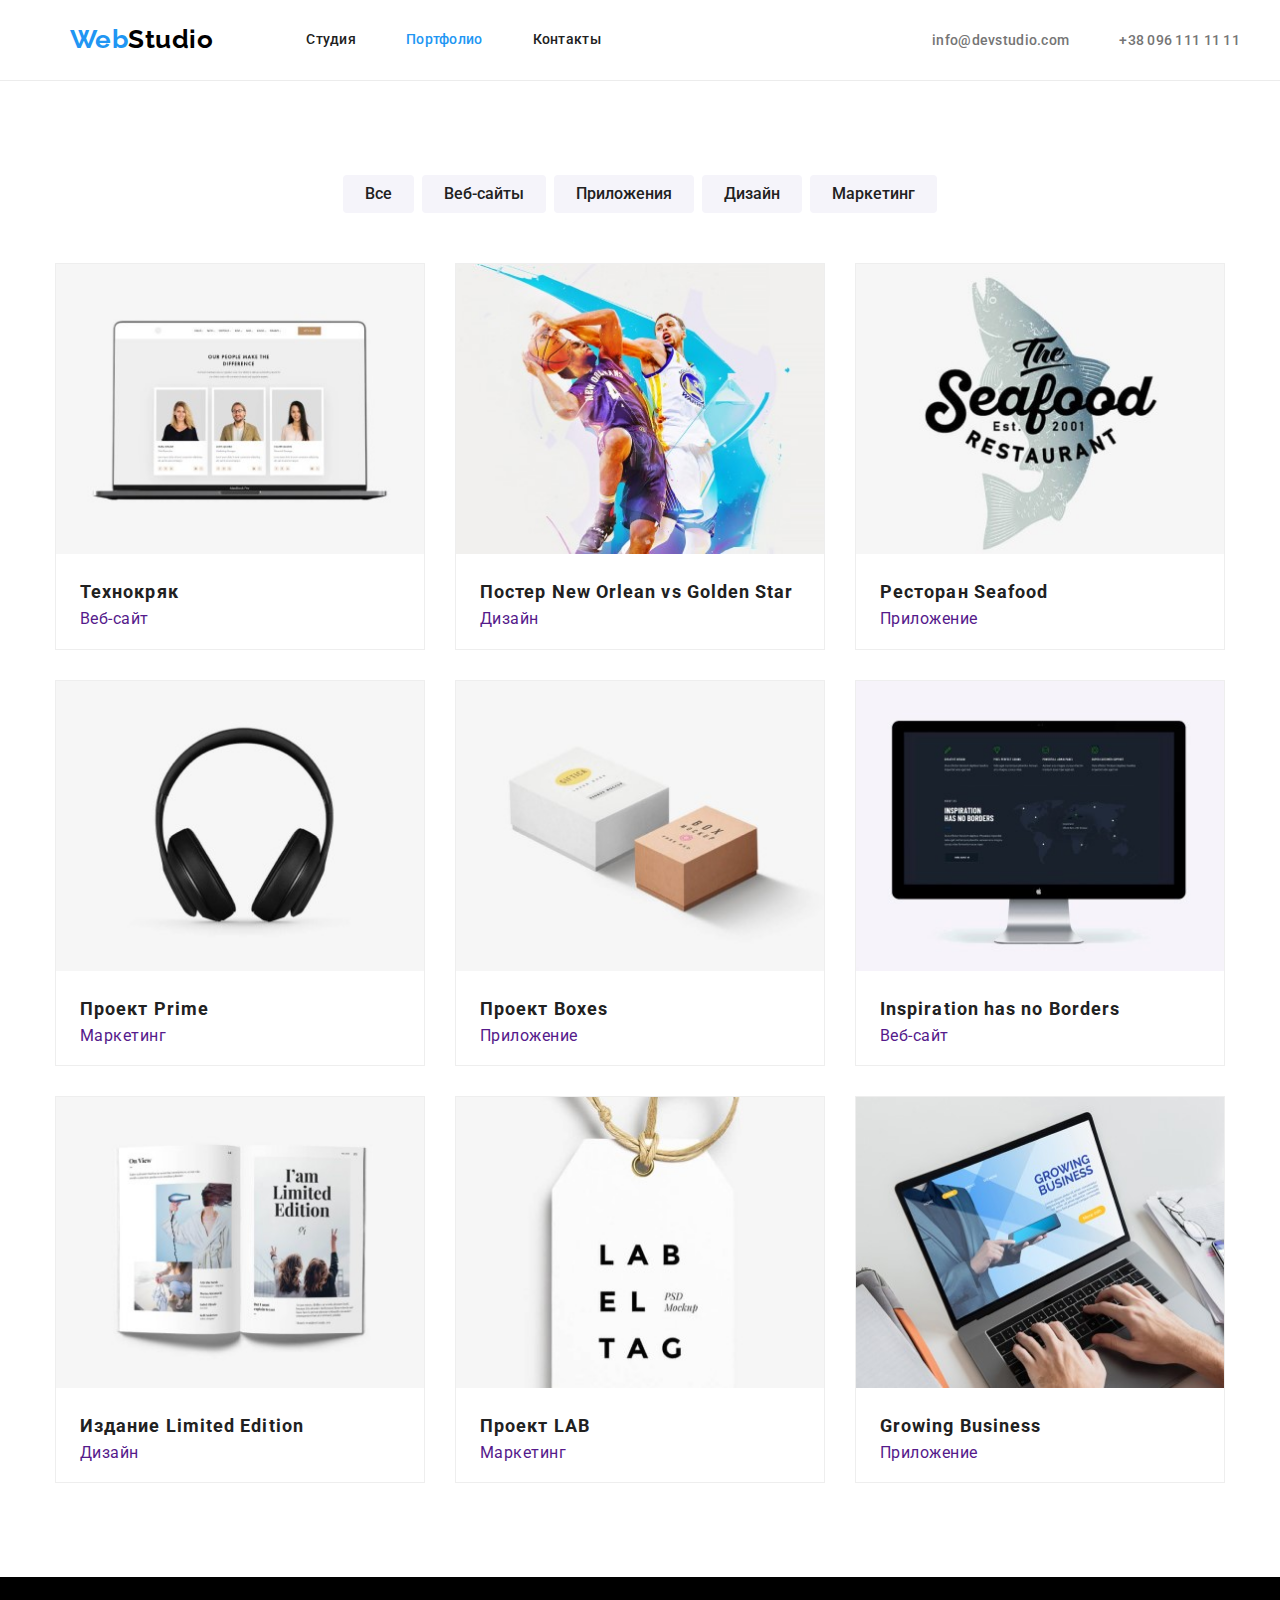
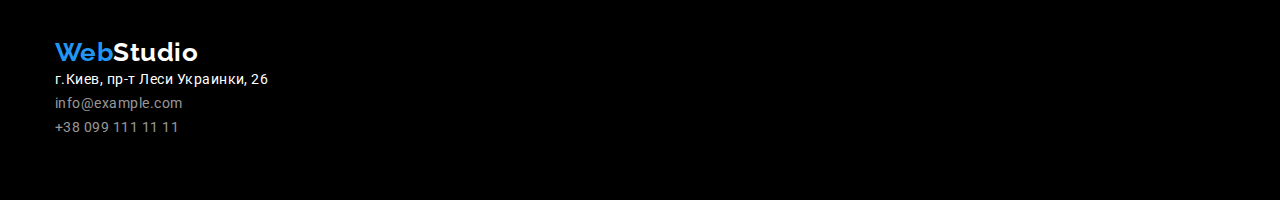
==== commit 143f3fd5: "контейнер" ====
--- a/portfolio.html
+++ b/portfolio.html
@@ -24,8 +24,8 @@
         </nav>
    </header> 
    <main class="portfolio" >
-        <div class="conteiner project">
-            <section class="section">
+        <section class="section">
+            <div class="conteiner project">
                 <ul class="filtr list">
                     <li class="item"><button type="button"><h3 class="filtr-title">Все</h3></button></li>
                     <li class="item"><button type="button"><h3 class="filtr-title">Веб-сайты</h3></button></li>
@@ -116,8 +116,8 @@
                         </a>
                     </li>
                 </ul>
-            </section>
-        </div>
+            </div>
+        </section>
    </main>
 <footer class="post">
     <div class="conteiner">
--- a/css/styles.css
+++ b/css/styles.css
@@ -42,6 +42,7 @@
 .conteiner.main-nav{
     display: flex;
     align-items: center;
+  
 }
 .site-nav{
     display: flex;
@@ -148,9 +149,8 @@
 }
 .section-title {
     margin-top: 0px;
-    margin-bottom: 0px;
-    padding-bottom: 50px;
-
+    margin-bottom: 50px;
+   
     color: var(--title-text-color);
     font-weight: 700;
     font-size: 36px;
@@ -171,7 +171,6 @@
  .section.job {
     padding-top: 94px;
     padding-bottom: 94px ;
-    background: #F5F4FA;
 }
 .company{
     display: flex;
@@ -245,9 +244,7 @@
 .site-nav .current{
     color: var(--accent-color);
     }
-.portfolio{
-    background: #E5E5E5;
-}
+
 .conteiner.project{
     padding-bottom: 94px;
     padding-top: 94px;
@@ -259,6 +256,9 @@
     border-radius: 4px;
     background: #F5F4FA;
     border: transparent;
+}
+.portfolio{
+    border-top: 1px solid #ECECEC;
 }
 .filtr{
     display: flex;
